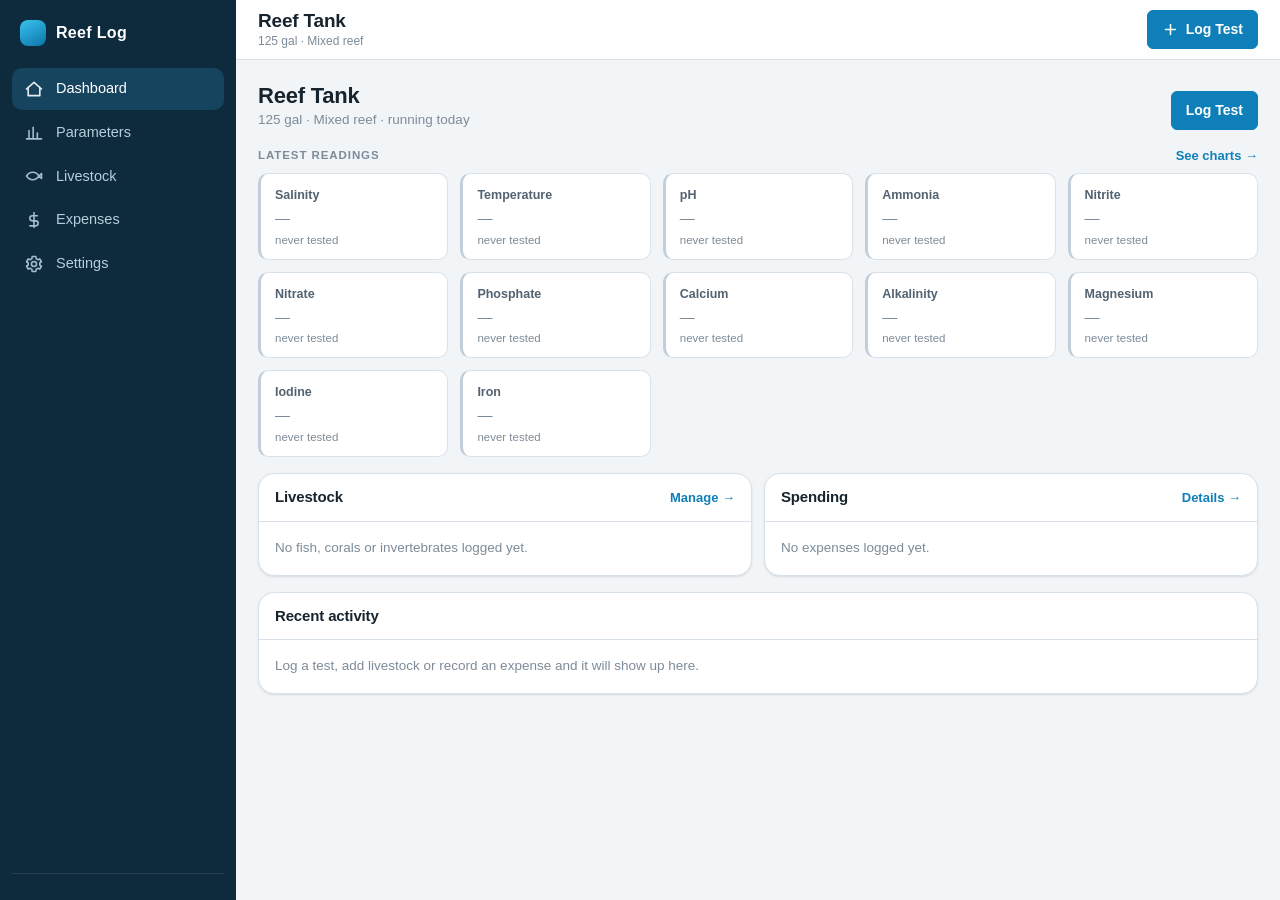
==== index.html @ 0bef6983 "Add Reef Log, a saltwater aquarium tracker A dependency-free PWA for logging a reef tank: water para" ====
<!doctype html>
<html lang="en">
<head>
<meta charset="utf-8">
<meta name="viewport" content="width=device-width, initial-scale=1, viewport-fit=cover">
<meta name="description" content="Log and chart water parameters, livestock and expenses for a saltwater aquarium.">
<meta name="theme-color" content="#0b2b3f">
<title>Reef Log</title>
<link rel="manifest" href="manifest.webmanifest">
<link rel="icon" href="icons/icon.svg" type="image/svg+xml">
<link rel="apple-touch-icon" href="icons/icon-192.png">
<meta name="apple-mobile-web-app-capable" content="yes">
<meta name="apple-mobile-web-app-title" content="Reef Log">
<link rel="stylesheet" href="css/app.css">
</head>
<body>

<div id="boot" class="boot">
  <div class="boot__logo" aria-hidden="true"></div>
  <p class="boot__msg">Loading Reef Log&hellip;</p>
  <noscript><p class="boot__err">Reef Log needs JavaScript enabled.</p></noscript>
</div>

<div id="app" class="app" hidden>

  <header class="topbar">
    <button class="topbar__menu" id="navToggle" aria-label="Menu" aria-expanded="false">
      <svg viewBox="0 0 24 24" aria-hidden="true"><path d="M3 6h18M3 12h18M3 18h18"/></svg>
    </button>
    <div class="topbar__title">
      <h1 id="tankName">Reef Log</h1>
      <p id="tankMeta" class="topbar__sub"></p>
    </div>
    <button class="btn btn--primary topbar__action" data-action="log-test">
      <svg viewBox="0 0 24 24" aria-hidden="true"><path d="M12 5v14M5 12h14"/></svg>
      <span>Log Test</span>
    </button>
  </header>

  <nav class="sidenav" id="sidenav" aria-label="Sections">
    <div class="sidenav__brand">
      <span class="sidenav__mark" aria-hidden="true"></span>
      <span>Reef&nbsp;Log</span>
    </div>
    <ul class="sidenav__list">
      <li><a href="#/dashboard" data-route="dashboard"><svg viewBox="0 0 24 24" aria-hidden="true"><path d="M3 12l9-8 9 8M5 10v10h14V10"/></svg><span>Dashboard</span></a></li>
      <li><a href="#/parameters" data-route="parameters"><svg viewBox="0 0 24 24" aria-hidden="true"><path d="M3 19h18M6 19V9M11 19V5M16 19v-7"/></svg><span>Parameters</span></a></li>
      <li><a href="#/livestock" data-route="livestock"><svg viewBox="0 0 24 24" aria-hidden="true"><path d="M3 12c4-6 11-6 15 0-4 6-11 6-15 0zM18 12l3-3v6l-3-3z"/></svg><span>Livestock</span></a></li>
      <li><a href="#/expenses" data-route="expenses"><svg viewBox="0 0 24 24" aria-hidden="true"><path d="M12 3v18M16 7H10a3 3 0 000 6h4a3 3 0 010 6H7"/></svg><span>Expenses</span></a></li>
      <li><a href="#/settings" data-route="settings"><svg viewBox="0 0 24 24" aria-hidden="true"><path d="M12 15a3 3 0 100-6 3 3 0 000 6z"/><path d="M19 12a7 7 0 00-.1-1.2l2-1.5-2-3.4-2.3 1a7 7 0 00-2-1.2L14.2 3H9.8l-.4 2.7a7 7 0 00-2 1.2l-2.3-1-2 3.4 2 1.5a7 7 0 000 2.4l-2 1.5 2 3.4 2.3-1a7 7 0 002 1.2l.4 2.7h4.4l.4-2.7a7 7 0 002-1.2l2.3 1 2-3.4-2-1.5c.06-.4.1-.8.1-1.2z"/></svg><span>Settings</span></a></li>
    </ul>
    <div class="sidenav__foot">
      <label class="tankpick">
        <span>Tank</span>
        <select id="tankSelect"></select>
      </label>
    </div>
  </nav>

  <div class="scrim" id="scrim" hidden></div>

  <main class="main" id="view" tabindex="-1"></main>

  <nav class="tabbar" aria-label="Sections">
    <a href="#/dashboard" data-route="dashboard"><svg viewBox="0 0 24 24" aria-hidden="true"><path d="M3 12l9-8 9 8M5 10v10h14V10"/></svg><span>Home</span></a>
    <a href="#/parameters" data-route="parameters"><svg viewBox="0 0 24 24" aria-hidden="true"><path d="M3 19h18M6 19V9M11 19V5M16 19v-7"/></svg><span>Params</span></a>
    <button class="tabbar__fab" data-action="log-test" aria-label="Log a test">
      <svg viewBox="0 0 24 24" aria-hidden="true"><path d="M12 5v14M5 12h14"/></svg>
    </button>
    <a href="#/livestock" data-route="livestock"><svg viewBox="0 0 24 24" aria-hidden="true"><path d="M3 12c4-6 11-6 15 0-4 6-11 6-15 0zM18 12l3-3v6l-3-3z"/></svg><span>Stock</span></a>
    <a href="#/expenses" data-route="expenses"><svg viewBox="0 0 24 24" aria-hidden="true"><path d="M12 3v18M16 7H10a3 3 0 000 6h4a3 3 0 010 6H7"/></svg><span>Spend</span></a>
  </nav>

</div>

<div id="modalHost" class="modal" hidden>
  <div class="modal__scrim" data-close></div>
  <div class="modal__panel" role="dialog" aria-modal="true" aria-labelledby="modalTitle">
    <header class="modal__head">
      <h2 id="modalTitle"></h2>
      <button class="iconbtn" data-close aria-label="Close">
        <svg viewBox="0 0 24 24" aria-hidden="true"><path d="M6 6l12 12M18 6L6 18"/></svg>
      </button>
    </header>
    <div class="modal__body" id="modalBody"></div>
    <footer class="modal__foot" id="modalFoot"></footer>
  </div>
</div>

<div id="toast" class="toast" role="status" aria-live="polite"></div>

<script type="module" src="js/app.js"></script>
<script>
  // If ES modules fail to load (e.g. opened via file:// where module CORS is blocked),
  // replace the loading screen with an actionable message instead of a blank page.
  window.setTimeout(function () {
    var app = document.getElementById('app');
    if (app && app.hasAttribute('hidden')) {
      var boot = document.getElementById('boot');
      if (!boot || boot.dataset.failed) return;
      boot.dataset.failed = '1';
      boot.innerHTML =
        '<div class="boot__logo"></div>' +
        '<p class="boot__err"><strong>Reef Log could not start.</strong></p>' +
        '<p class="boot__msg">If you opened this file directly from disk, browsers block it. ' +
        'Run <code>serve.ps1</code> and open <code>http://localhost:8080</code> instead, ' +
        'or use the published GitHub Pages URL.</p>';
    }
  }, 4000);
</script>
</body>
</html>
---- css/app.css ----
/* ==========================================================================
   Reef Log — application styles
   Single stylesheet, no build step. Light + dark, phone + desktop.
   ========================================================================== */

/* --- Design tokens ------------------------------------------------------- */

:root {
  color-scheme: light;

  --bg:            #f2f5f8;
  --bg-elev:       #ffffff;
  --bg-sunk:       #e7edf2;
  --bg-nav:        #0e2a3d;
  --line:          #d9e2ea;
  --line-strong:   #c2cfda;

  --text:          #17242e;
  --text-soft:     #526271;
  --text-faint:    #7d8b98;

  --accent:        #0e7fb8;
  --accent-strong: #0a628f;
  --accent-soft:   #e2f1fa;
  --on-accent:     #ffffff;

  --ok:            #1c8a5a;
  --ok-soft:       #dff3e8;
  --warn:          #b7791f;
  --warn-soft:     #fbf0da;
  --bad:           #c33c3c;
  --bad-soft:      #fbe4e4;

  --shadow-sm: 0 1px 2px rgba(16, 34, 48, .07), 0 1px 3px rgba(16, 34, 48, .05);
  --shadow-md: 0 2px 6px rgba(16, 34, 48, .08), 0 8px 24px rgba(16, 34, 48, .08);
  --shadow-lg: 0 10px 40px rgba(16, 34, 48, .22);

  --r-sm: 6px;
  --r-md: 10px;
  --r-lg: 16px;

  --nav-w: 236px;
  --topbar-h: 60px;
  --tabbar-h: 60px;

  --font: -apple-system, BlinkMacSystemFont, "Segoe UI", Roboto, "Helvetica Neue", Arial, sans-serif;
  --mono: ui-monospace, SFMono-Regular, "SF Mono", Menlo, Consolas, monospace;
}

@media (prefers-color-scheme: dark) {
  :root:not([data-theme="light"]) {
    color-scheme: dark;

    --bg:          #10171d;
    --bg-elev:     #18222b;
    --bg-sunk:     #0c1318;
    --bg-nav:      #0b141b;
    --line:        #26333e;
    --line-strong: #3b4b58;

    --text:        #e6edf3;
    --text-soft:   #9fb0be;
    --text-faint:  #74879a;

    --accent:        #38a9df;
    --accent-strong: #6cc4ef;
    --accent-soft:   #123243;
    --on-accent:     #06212f;

    --ok:      #45c88b;
    --ok-soft: #102d20;
    --warn:    #e0a94a;
    --warn-soft: #322611;
    --bad:     #f0736f;
    --bad-soft: #34191a;

    --shadow-sm: 0 1px 2px rgba(0, 0, 0, .4);
    --shadow-md: 0 2px 6px rgba(0, 0, 0, .4), 0 10px 28px rgba(0, 0, 0, .34);
    --shadow-lg: 0 12px 44px rgba(0, 0, 0, .6);
  }
}

:root[data-theme="dark"] {
  color-scheme: dark;

  --bg:          #10171d;
  --bg-elev:     #18222b;
  --bg-sunk:     #0c1318;
  --bg-nav:      #0b141b;
  --line:        #26333e;
  --line-strong: #3b4b58;

  --text:        #e6edf3;
  --text-soft:   #9fb0be;
  --text-faint:  #74879a;

  --accent:        #38a9df;
  --accent-strong: #6cc4ef;
  --accent-soft:   #123243;
  --on-accent:     #06212f;

  --ok:        #45c88b;
  --ok-soft:   #102d20;
  --warn:      #e0a94a;
  --warn-soft: #322611;
  --bad:       #f0736f;
  --bad-soft:  #34191a;

  --shadow-sm: 0 1px 2px rgba(0, 0, 0, .4);
  --shadow-md: 0 2px 6px rgba(0, 0, 0, .4), 0 10px 28px rgba(0, 0, 0, .34);
  --shadow-lg: 0 12px 44px rgba(0, 0, 0, .6);
}

/* --- Reset --------------------------------------------------------------- */

*, *::before, *::after { box-sizing: border-box; }

html, body { height: 100%; }

body {
  margin: 0;
  font-family: var(--font);
  font-size: 15px;
  line-height: 1.5;
  color: var(--text);
  background: var(--bg);
  -webkit-text-size-adjust: 100%;
  -webkit-font-smoothing: antialiased;
}

h1, h2, h3, h4 { margin: 0; font-weight: 650; line-height: 1.25; letter-spacing: -.01em; }
p { margin: 0; }
ul { margin: 0; padding: 0; list-style: none; }
a { color: inherit; text-decoration: none; }
code { font-family: var(--mono); font-size: .9em; background: var(--bg-sunk); padding: .1em .35em; border-radius: 4px; }

button { font: inherit; color: inherit; }

svg { width: 20px; height: 20px; fill: none; stroke: currentColor; stroke-width: 1.9; stroke-linecap: round; stroke-linejoin: round; }

:focus-visible { outline: 2px solid var(--accent); outline-offset: 2px; border-radius: 4px; }

/* --- Boot screen --------------------------------------------------------- */

.boot {
  min-height: 100dvh;
  display: grid;
  place-content: center;
  justify-items: center;
  gap: 14px;
  padding: 32px;
  text-align: center;
  color: var(--text-soft);
}
.boot__logo {
  width: 56px; height: 56px; border-radius: 16px;
  background: linear-gradient(150deg, #2bb0e6, #0a628f);
  box-shadow: var(--shadow-md);
  animation: pulse 1.6s ease-in-out infinite;
}
@keyframes pulse { 0%, 100% { transform: scale(1); opacity: 1; } 50% { transform: scale(.9); opacity: .65; } }
@media (prefers-reduced-motion: reduce) { .boot__logo { animation: none; } }
.boot__msg { max-width: 44ch; font-size: 14px; }
.boot__err { color: var(--bad); }

/* --- App frame ----------------------------------------------------------- */

.app {
  min-height: 100dvh;
  display: grid;
  /* minmax(0, …) rather than 1fr: a grid track's automatic minimum is min-content,
     which would let a wide table stretch the whole page instead of scrolling
     inside its own container. */
  grid-template-columns: minmax(0, 1fr);
  grid-template-rows: auto 1fr auto;
  grid-template-areas: "topbar" "main" "tabbar";
}

/* --- Top bar ------------------------------------------------------------- */

.topbar {
  grid-area: topbar;
  position: sticky;
  top: 0;
  z-index: 30;
  display: flex;
  align-items: center;
  gap: 10px;
  min-height: var(--topbar-h);
  padding: 8px 14px;
  padding-top: max(8px, env(safe-area-inset-top));
  background: color-mix(in srgb, var(--bg-elev) 88%, transparent);
  backdrop-filter: saturate(160%) blur(10px);
  border-bottom: 1px solid var(--line);
}
.topbar__menu {
  display: grid; place-items: center;
  width: 38px; height: 38px;
  background: none; border: 0; border-radius: var(--r-sm);
  cursor: pointer; color: var(--text-soft);
}
.topbar__menu:hover { background: var(--bg-sunk); }
.topbar__title { min-width: 0; flex: 1; }
.topbar__title h1 { font-size: 17px; white-space: nowrap; overflow: hidden; text-overflow: ellipsis; }
.topbar__sub { font-size: 12px; color: var(--text-faint); white-space: nowrap; overflow: hidden; text-overflow: ellipsis; }
.topbar__action { flex: none; }
.topbar__action span { display: none; }

/* --- Side nav (desktop) / drawer (mobile) -------------------------------- */

.sidenav {
  position: fixed;
  z-index: 50;
  inset: 0 auto 0 0;
  width: var(--nav-w);
  display: flex;
  flex-direction: column;
  gap: 8px;
  padding: 14px 12px;
  padding-top: max(14px, env(safe-area-inset-top));
  background: var(--bg-nav);
  color: #cfe2ee;
  transform: translateX(-100%);
  transition: transform .22s ease;
}
.sidenav.is-open { transform: none; }
@media (prefers-reduced-motion: reduce) { .sidenav { transition: none; } }

.sidenav__brand {
  display: flex; align-items: center; gap: 10px;
  padding: 6px 8px 14px;
  font-size: 16px; font-weight: 700; letter-spacing: .02em; color: #fff;
}
.sidenav__mark {
  width: 26px; height: 26px; border-radius: 8px; flex: none;
  background: linear-gradient(150deg, #38c3f0, #0d74a8);
}
.sidenav__list { display: flex; flex-direction: column; gap: 2px; flex: 1; }
.sidenav__list a {
  display: flex; align-items: center; gap: 12px;
  padding: 10px 12px;
  border-radius: var(--r-md);
  font-size: 14.5px; font-weight: 500;
  color: #b6cddc;
}
.sidenav__list a:hover { background: rgba(255, 255, 255, .07); color: #fff; }
.sidenav__list a.is-active { background: rgba(56, 169, 223, .2); color: #fff; }
.sidenav__list svg { flex: none; opacity: .9; }

.sidenav__foot { border-top: 1px solid rgba(255, 255, 255, .1); padding-top: 12px; }
.tankpick { display: block; font-size: 11px; text-transform: uppercase; letter-spacing: .07em; color: #86a3b7; }
.tankpick select {
  width: 100%; margin-top: 6px; padding: 8px 10px;
  font: inherit; font-size: 14px; text-transform: none; letter-spacing: 0;
  color: #fff; background: rgba(255, 255, 255, .08);
  border: 1px solid rgba(255, 255, 255, .14); border-radius: var(--r-sm);
}
.tankpick select option { color: #17242e; background: #fff; }

.scrim { position: fixed; inset: 0; z-index: 40; background: rgba(6, 18, 26, .5); }

/* --- Main ---------------------------------------------------------------- */

.main {
  grid-area: main;
  width: 100%;
  min-width: 0;
  max-width: 1120px;
  margin: 0 auto;
  padding: 16px 14px calc(var(--tabbar-h) + 26px);
  padding-left: max(14px, env(safe-area-inset-left));
  padding-right: max(14px, env(safe-area-inset-right));
}
.main:focus { outline: none; }

/* --- Bottom tab bar (mobile) --------------------------------------------- */

.tabbar {
  grid-area: tabbar;
  position: fixed;
  z-index: 30;
  inset: auto 0 0 0;
  display: grid;
  grid-template-columns: repeat(5, 1fr);
  align-items: center;
  height: calc(var(--tabbar-h) + env(safe-area-inset-bottom));
  padding-bottom: env(safe-area-inset-bottom);
  background: color-mix(in srgb, var(--bg-elev) 92%, transparent);
  backdrop-filter: saturate(160%) blur(10px);
  border-top: 1px solid var(--line);
}
.tabbar a {
  display: grid; justify-items: center; gap: 3px;
  padding: 6px 2px;
  font-size: 10.5px; font-weight: 500; color: var(--text-faint);
}
.tabbar a.is-active { color: var(--accent); }
.tabbar svg { width: 21px; height: 21px; }
.tabbar__fab {
  justify-self: center;
  display: grid; place-items: center;
  width: 46px; height: 46px;
  margin-top: -18px;
  border: 3px solid var(--bg);
  border-radius: 50%;
  background: var(--accent); color: var(--on-accent);
  box-shadow: var(--shadow-md);
  cursor: pointer;
}
.tabbar__fab svg { width: 22px; height: 22px; stroke-width: 2.4; }

/* --- Desktop layout ------------------------------------------------------ */

@media (min-width: 900px) {
  .app {
    grid-template-columns: var(--nav-w) minmax(0, 1fr);
    grid-template-rows: auto 1fr;
    grid-template-areas: "nav topbar" "nav main";
  }
  .sidenav { position: sticky; grid-area: nav; height: 100dvh; top: 0; transform: none; }
  .topbar { padding-inline: 22px; }
  .topbar__menu { display: none; }
  .topbar__title h1 { font-size: 19px; }
  .topbar__action span { display: inline; }
  .main { padding: 22px 22px 48px; }
  .tabbar, .scrim { display: none !important; }
}

/* --- Buttons ------------------------------------------------------------- */

.btn {
  display: inline-flex; align-items: center; justify-content: center; gap: 7px;
  padding: 8px 14px;
  font-size: 14px; font-weight: 600;
  border: 1px solid var(--line-strong);
  border-radius: var(--r-sm);
  background: var(--bg-elev); color: var(--text);
  cursor: pointer;
  white-space: nowrap;
}
.btn:hover { border-color: var(--accent); color: var(--accent); }
.btn svg { width: 17px; height: 17px; stroke-width: 2.2; }
.btn--primary { background: var(--accent); border-color: var(--accent); color: var(--on-accent); }
.btn--primary:hover { background: var(--accent-strong); border-color: var(--accent-strong); color: var(--on-accent); }
.btn--danger { color: var(--bad); border-color: color-mix(in srgb, var(--bad) 45%, var(--line)); }
.btn--danger:hover { background: var(--bad); border-color: var(--bad); color: #fff; }
.btn--sm { padding: 5px 10px; font-size: 13px; }
.btn--block { width: 100%; }
.btn[disabled] { opacity: .5; cursor: not-allowed; }

.iconbtn {
  display: grid; place-items: center;
  width: 32px; height: 32px;
  background: none; border: 0; border-radius: var(--r-sm);
  color: var(--text-faint); cursor: pointer;
}
.iconbtn:hover { background: var(--bg-sunk); color: var(--text); }
.iconbtn svg { width: 17px; height: 17px; }

/* --- Cards & layout helpers ---------------------------------------------- */

.card {
  background: var(--bg-elev);
  border: 1px solid var(--line);
  border-radius: var(--r-lg);
  box-shadow: var(--shadow-sm);
}
.card__head {
  display: flex; align-items: center; gap: 10px; flex-wrap: wrap;
  padding: 14px 16px;
  border-bottom: 1px solid var(--line);
}
.card__head h2 { font-size: 15px; }
.card__head .spacer { flex: 1; }
.card__body { padding: 16px; }
.card__body--flush { padding: 0; }

.stack { display: flex; flex-direction: column; gap: 16px; }
.row { display: flex; align-items: center; gap: 10px; flex-wrap: wrap; }
.spacer { flex: 1; }

.grid { display: grid; gap: 12px; }
.grid--stats { grid-template-columns: repeat(auto-fit, minmax(150px, 1fr)); }
.grid--params { grid-template-columns: repeat(auto-fill, minmax(168px, 1fr)); }
.grid--cards { grid-template-columns: repeat(auto-fill, minmax(260px, 1fr)); }

.page-head {
  display: flex; align-items: flex-end; gap: 12px; flex-wrap: wrap;
  margin-bottom: 16px;
}
.page-head h2 { font-size: 22px; }
.page-head p { font-size: 13.5px; color: var(--text-faint); }

.section-title {
  font-size: 11.5px; font-weight: 700; text-transform: uppercase; letter-spacing: .08em;
  color: var(--text-faint);
  margin-bottom: 8px;
}

/* --- Stat tiles ---------------------------------------------------------- */

.stat {
  padding: 14px 16px;
  background: var(--bg-elev);
  border: 1px solid var(--line);
  border-radius: var(--r-md);
}
.stat__label { font-size: 11.5px; font-weight: 600; text-transform: uppercase; letter-spacing: .06em; color: var(--text-faint); }
.stat__value { margin-top: 4px; font-size: 24px; font-weight: 680; letter-spacing: -.02em; font-variant-numeric: tabular-nums; }
.stat__sub { margin-top: 2px; font-size: 12.5px; color: var(--text-faint); }

/* --- Parameter tiles ----------------------------------------------------- */

.ptile {
  position: relative;
  display: block; width: 100%; text-align: left;
  padding: 12px 14px 10px;
  background: var(--bg-elev);
  border: 1px solid var(--line);
  border-left: 3px solid var(--line-strong);
  border-radius: var(--r-md);
  cursor: pointer;
}
.ptile:hover { border-color: var(--accent); box-shadow: var(--shadow-sm); }
.ptile.is-ok   { border-left-color: var(--ok); }
.ptile.is-warn { border-left-color: var(--warn); }
.ptile.is-bad  { border-left-color: var(--bad); }
.ptile.is-none { border-left-color: var(--line-strong); }
.ptile__name { font-size: 12.5px; font-weight: 600; color: var(--text-soft); }
.ptile__value { margin-top: 2px; font-size: 21px; font-weight: 680; letter-spacing: -.02em; font-variant-numeric: tabular-nums; }
.ptile__value small { font-size: 12px; font-weight: 600; color: var(--text-faint); margin-left: 3px; }
.ptile__meta { display: flex; align-items: center; justify-content: space-between; gap: 6px; margin-top: 2px; font-size: 11.5px; color: var(--text-faint); }
.ptile__spark { margin-top: 6px; height: 30px; }
.ptile__empty { margin-top: 2px; font-size: 15px; color: var(--text-faint); font-weight: 500; }

/* --- Badges & pills ------------------------------------------------------ */

.badge {
  display: inline-flex; align-items: center; gap: 5px;
  padding: 2px 8px;
  font-size: 11.5px; font-weight: 650;
  border-radius: 999px;
  background: var(--bg-sunk); color: var(--text-soft);
  white-space: nowrap;
}
.badge--ok   { background: var(--ok-soft);   color: var(--ok); }
.badge--warn { background: var(--warn-soft); color: var(--warn); }
.badge--bad  { background: var(--bad-soft);  color: var(--bad); }
.badge--accent { background: var(--accent-soft); color: var(--accent); }

.dot { width: 8px; height: 8px; border-radius: 50%; flex: none; background: var(--line-strong); display: inline-block; }
.dot--ok { background: var(--ok); } .dot--warn { background: var(--warn); } .dot--bad { background: var(--bad); }

.chips { display: flex; flex-wrap: wrap; gap: 6px; }
.chip {
  padding: 5px 11px;
  font-size: 13px; font-weight: 550;
  border: 1px solid var(--line-strong); border-radius: 999px;
  background: var(--bg-elev); color: var(--text-soft);
  cursor: pointer; white-space: nowrap;
}
.chip:hover { border-color: var(--accent); color: var(--accent); }
.chip.is-on { background: var(--accent); border-color: var(--accent); color: var(--on-accent); }
.chip__swatch { display: inline-block; width: 8px; height: 8px; border-radius: 50%; margin-right: 6px; vertical-align: 1px; }

/* --- Segmented control --------------------------------------------------- */

.seg {
  display: inline-flex;
  padding: 2px;
  background: var(--bg-sunk);
  border-radius: var(--r-sm);
}
.seg button {
  padding: 5px 12px;
  font-size: 13px; font-weight: 600;
  background: none; border: 0; border-radius: 5px;
  color: var(--text-soft); cursor: pointer;
}
.seg button.is-on { background: var(--bg-elev); color: var(--text); box-shadow: var(--shadow-sm); }

/* --- Forms --------------------------------------------------------------- */

.field { display: block; margin-bottom: 14px; }
.field > span, .field__label {
  display: block; margin-bottom: 5px;
  font-size: 12.5px; font-weight: 620; color: var(--text-soft);
}
.field__hint { margin-top: 4px; font-size: 12px; color: var(--text-faint); }

input[type="text"], input[type="number"], input[type="date"], input[type="datetime-local"],
input[type="search"], input[type="url"], select, textarea {
  width: 100%;
  padding: 9px 11px;
  font: inherit; font-size: 15px;   /* >=16px avoids iOS zoom; 15 + touch tweak below */
  color: var(--text);
  background: var(--bg-elev);
  border: 1px solid var(--line-strong);
  border-radius: var(--r-sm);
  appearance: none;
}
select {
  background-image: url("data:image/svg+xml,%3Csvg xmlns='http://www.w3.org/2000/svg' viewBox='0 0 12 12'%3E%3Cpath d='M2.5 4.5L6 8l3.5-3.5' fill='none' stroke='%237d8b98' stroke-width='1.6' stroke-linecap='round' stroke-linejoin='round'/%3E%3C/svg%3E");
  background-repeat: no-repeat;
  background-position: right 9px center;
  background-size: 12px;
  padding-right: 30px;
}
textarea { min-height: 76px; resize: vertical; }
input:focus, select:focus, textarea:focus { outline: none; border-color: var(--accent); box-shadow: 0 0 0 3px var(--accent-soft); }
input::placeholder, textarea::placeholder { color: var(--text-faint); }

@media (pointer: coarse) {
  input[type="text"], input[type="number"], input[type="date"], input[type="datetime-local"],
  input[type="search"], select, textarea { font-size: 16px; }
}

.field-row { display: grid; gap: 12px; grid-template-columns: 1fr 1fr; }
@media (max-width: 520px) { .field-row { grid-template-columns: 1fr; } }

.check { display: flex; align-items: flex-start; gap: 9px; font-size: 14px; cursor: pointer; }
.check input { width: 17px; height: 17px; margin: 2px 0 0; accent-color: var(--accent); flex: none; }

.inputgroup { display: flex; gap: 6px; }
.inputgroup input { flex: 1; min-width: 0; }
.inputgroup select { width: auto; flex: none; min-width: 72px; padding-right: 26px; }

/* --- Log-test form grid -------------------------------------------------- */

.logrow {
  display: grid;
  grid-template-columns: minmax(0, 1fr) 172px;
  align-items: center; gap: 12px;
  padding: 9px 0;
  border-bottom: 1px solid var(--line);
}
.logrow:last-child { border-bottom: 0; }
.logrow__name { font-size: 14px; font-weight: 600; }
.logrow__target { font-size: 11.5px; color: var(--text-faint); font-weight: 500; }
@media (max-width: 480px) { .logrow { grid-template-columns: minmax(0, 1fr) 152px; gap: 8px; } }

/* --- Tables -------------------------------------------------------------- */

.tablewrap { max-width: 100%; overflow-x: auto; -webkit-overflow-scrolling: touch; }
table { width: 100%; border-collapse: collapse; font-size: 13.5px; }
thead th {
  position: sticky; top: 0;
  padding: 9px 12px;
  text-align: left; font-size: 11.5px; font-weight: 700;
  text-transform: uppercase; letter-spacing: .05em; color: var(--text-faint);
  background: var(--bg-elev);
  border-bottom: 1px solid var(--line);
  white-space: nowrap;
}
tbody td {
  padding: 9px 12px;
  border-bottom: 1px solid var(--line);
  white-space: nowrap;
  font-variant-numeric: tabular-nums;
}
tbody tr:last-child td { border-bottom: 0; }
tbody tr:hover td { background: var(--bg-sunk); }
td.num, th.num { text-align: right; }
td.wrap { white-space: normal; min-width: 160px; }
td.muted { color: var(--text-faint); }
td .cellstate { display: inline-flex; align-items: center; gap: 6px; }

/* --- Charts -------------------------------------------------------------- */

.chartcard { position: relative; }
.chartcard__head {
  display: flex; align-items: baseline; gap: 8px; flex-wrap: wrap;
  padding: 12px 16px 0;
}
.chartcard__title { font-size: 14.5px; font-weight: 650; }
.chartcard__latest { font-size: 13px; color: var(--text-faint); font-variant-numeric: tabular-nums; }
.chart { position: relative; padding: 4px 8px 8px; }
.chart svg { display: block; width: 100%; height: auto; stroke: none; }
.chart__tip {
  position: absolute; z-index: 5;
  padding: 6px 9px;
  font-size: 12px; line-height: 1.35;
  background: var(--text); color: var(--bg-elev);
  border-radius: var(--r-sm);
  pointer-events: none;
  white-space: nowrap;
  box-shadow: var(--shadow-md);
  transform: translate(-50%, -100%);
  opacity: 0; transition: opacity .1s;
}
.chart__tip.is-on { opacity: 1; }
.chart__tip b { font-variant-numeric: tabular-nums; }

.sparkline { display: block; width: 100%; height: 100%; stroke: none; }

/* --- Empty states -------------------------------------------------------- */

.empty {
  display: grid; justify-items: center; gap: 10px;
  padding: 36px 20px;
  text-align: center;
  color: var(--text-faint);
}
.empty svg { width: 34px; height: 34px; opacity: .5; }
.empty h3 { font-size: 15px; color: var(--text-soft); }
.empty p { font-size: 13.5px; max-width: 40ch; }

/* --- Livestock cards ----------------------------------------------------- */

.lscard {
  display: flex; flex-direction: column;
  padding: 14px;
  background: var(--bg-elev);
  border: 1px solid var(--line);
  border-radius: var(--r-md);
}
.lscard.is-gone { opacity: .62; }
.lscard__top { display: flex; align-items: flex-start; gap: 8px; }
.lscard__name { font-size: 15px; font-weight: 650; }
.lscard__sci { font-size: 12.5px; font-style: italic; color: var(--text-faint); }
.lscard__age { margin-top: 9px; font-size: 13px; font-weight: 600; color: var(--accent); }
.lscard__facts { margin-top: 8px; display: grid; gap: 3px; font-size: 12.5px; color: var(--text-soft); }
.lscard__facts b { font-weight: 600; color: var(--text); font-variant-numeric: tabular-nums; }
.lscard__note { margin-top: 8px; font-size: 12.5px; color: var(--text-faint); }
.lscard__acts { display: flex; gap: 6px; margin-top: 12px; padding-top: 10px; border-top: 1px solid var(--line); }

.avatar {
  display: grid; place-items: center; flex: none;
  width: 34px; height: 34px; border-radius: 9px;
  font-size: 17px;
  background: var(--bg-sunk);
}

/* --- Bars (expense breakdown) -------------------------------------------- */

.barlist { display: grid; gap: 10px; }
.barlist__row { display: grid; gap: 4px; }
.barlist__top { display: flex; justify-content: space-between; gap: 10px; font-size: 13px; }
.barlist__top b { font-variant-numeric: tabular-nums; font-weight: 650; }
.barlist__track { height: 7px; border-radius: 999px; background: var(--bg-sunk); overflow: hidden; }
.barlist__fill { height: 100%; border-radius: 999px; background: var(--accent); }

/* --- Modal --------------------------------------------------------------- */

.modal { position: fixed; inset: 0; z-index: 100; display: grid; }
.modal__scrim { position: absolute; inset: 0; background: rgba(6, 18, 26, .55); }
.modal__panel {
  position: relative;
  z-index: 1;
  display: flex; flex-direction: column;
  width: min(560px, 100%);
  max-height: 100dvh;
  margin: auto;
  background: var(--bg-elev);
  border-radius: var(--r-lg);
  box-shadow: var(--shadow-lg);
  overflow: hidden;
}
@media (max-width: 640px) {
  .modal { align-items: flex-end; }
  .modal__panel {
    margin: 0; width: 100%;
    max-height: 92dvh;
    border-radius: var(--r-lg) var(--r-lg) 0 0;
    padding-bottom: env(safe-area-inset-bottom);
  }
}
.modal__head {
  display: flex; align-items: center; gap: 10px;
  padding: 14px 16px;
  border-bottom: 1px solid var(--line);
}
.modal__head h2 { flex: 1; font-size: 16px; }
.modal__body { padding: 16px; overflow-y: auto; -webkit-overflow-scrolling: touch; }
.modal__foot {
  display: flex; gap: 8px; justify-content: flex-end;
  padding: 12px 16px;
  border-top: 1px solid var(--line);
  background: var(--bg-elev);
}
.modal__foot .spacer { flex: 1; }
@media (max-width: 420px) { .modal__foot .btn { flex: 1; } .modal__foot .spacer { display: none; } }

/* --- Toast --------------------------------------------------------------- */

.toast {
  position: fixed;
  z-index: 200;
  left: 50%;
  bottom: calc(var(--tabbar-h) + 20px + env(safe-area-inset-bottom));
  transform: translate(-50%, 12px);
  max-width: min(420px, calc(100vw - 28px));
  padding: 10px 16px;
  font-size: 14px; font-weight: 550;
  color: var(--bg-elev); background: var(--text);
  border-radius: 999px;
  box-shadow: var(--shadow-md);
  opacity: 0; pointer-events: none;
  transition: opacity .18s, transform .18s;
}
.toast.is-on { opacity: 1; transform: translate(-50%, 0); }
@media (min-width: 900px) { .toast { bottom: 24px; } }

/* --- Utility ------------------------------------------------------------- */

.muted { color: var(--text-faint); }
.nowrap { white-space: nowrap; }
.num { font-variant-numeric: tabular-nums; }
.tar { text-align: right; }
[hidden] { display: none !important; }
.visually-hidden {
  position: absolute; width: 1px; height: 1px; margin: -1px;
  padding: 0; overflow: hidden; clip: rect(0 0 0 0); white-space: nowrap; border: 0;
}
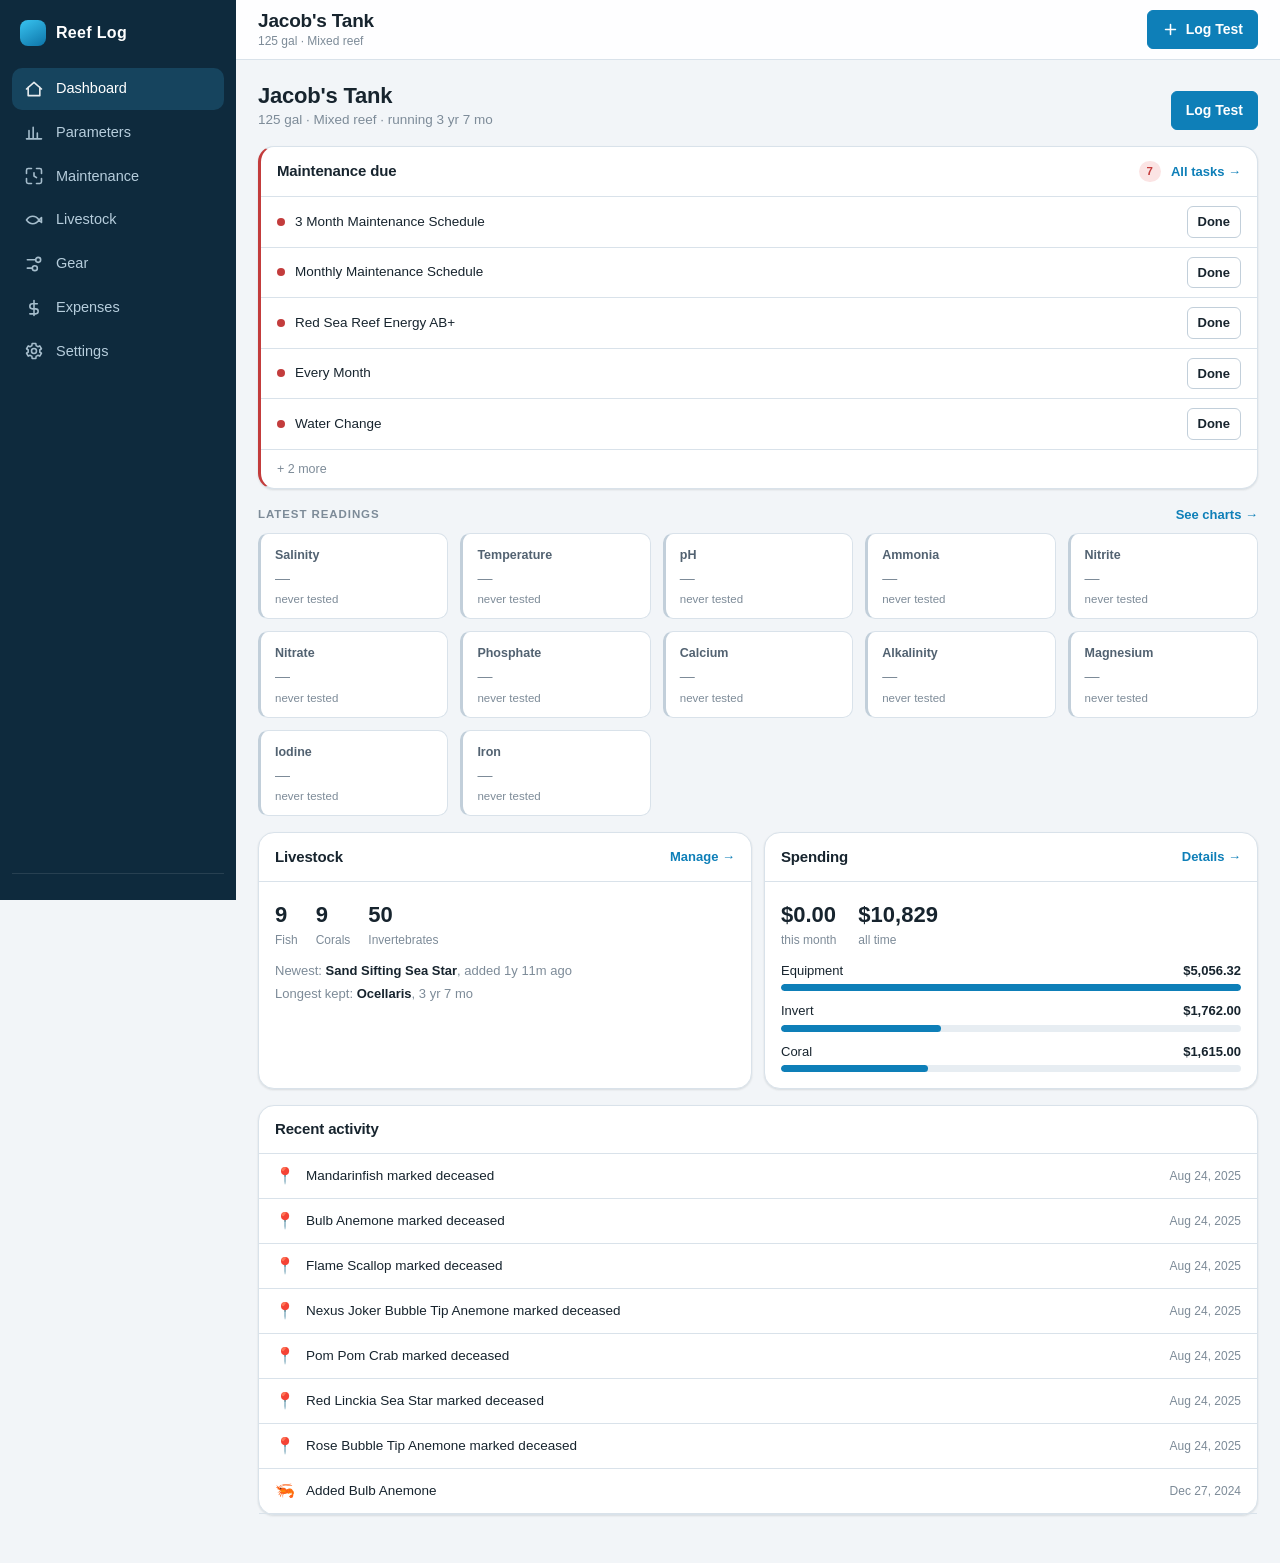
==== commit 228d8da6: "Add Maintenance and Gear sections Covers the last three sheets of the Aquarium workbook that had now" ====
--- a/index.html
+++ b/index.html
@@ -45,7 +45,9 @@
     <ul class="sidenav__list">
       <li><a href="#/dashboard" data-route="dashboard"><svg viewBox="0 0 24 24" aria-hidden="true"><path d="M3 12l9-8 9 8M5 10v10h14V10"/></svg><span>Dashboard</span></a></li>
       <li><a href="#/parameters" data-route="parameters"><svg viewBox="0 0 24 24" aria-hidden="true"><path d="M3 19h18M6 19V9M11 19V5M16 19v-7"/></svg><span>Parameters</span></a></li>
+      <li><a href="#/maintenance" data-route="maintenance"><svg viewBox="0 0 24 24" aria-hidden="true"><path d="M9 3H5a2 2 0 00-2 2v4M15 3h4a2 2 0 012 2v4M9 21H5a2 2 0 01-2-2v-4M15 21h4a2 2 0 002-2v-4"/><path d="M12 8v4l3 2"/></svg><span>Maintenance</span></a></li>
       <li><a href="#/livestock" data-route="livestock"><svg viewBox="0 0 24 24" aria-hidden="true"><path d="M3 12c4-6 11-6 15 0-4 6-11 6-15 0zM18 12l3-3v6l-3-3z"/></svg><span>Livestock</span></a></li>
+      <li><a href="#/gear" data-route="gear"><svg viewBox="0 0 24 24" aria-hidden="true"><path d="M4 7h10M4 17h6"/><circle cx="17" cy="7" r="3"/><circle cx="13" cy="17" r="3"/></svg><span>Gear</span></a></li>
       <li><a href="#/expenses" data-route="expenses"><svg viewBox="0 0 24 24" aria-hidden="true"><path d="M12 3v18M16 7H10a3 3 0 000 6h4a3 3 0 010 6H7"/></svg><span>Expenses</span></a></li>
       <li><a href="#/settings" data-route="settings"><svg viewBox="0 0 24 24" aria-hidden="true"><path d="M12 15a3 3 0 100-6 3 3 0 000 6z"/><path d="M19 12a7 7 0 00-.1-1.2l2-1.5-2-3.4-2.3 1a7 7 0 00-2-1.2L14.2 3H9.8l-.4 2.7a7 7 0 00-2 1.2l-2.3-1-2 3.4 2 1.5a7 7 0 000 2.4l-2 1.5 2 3.4 2.3-1a7 7 0 002 1.2l.4 2.7h4.4l.4-2.7a7 7 0 002-1.2l2.3 1 2-3.4-2-1.5c.06-.4.1-.8.1-1.2z"/></svg><span>Settings</span></a></li>
     </ul>
@@ -61,14 +63,24 @@
 
   <main class="main" id="view" tabindex="-1"></main>
 
+  <!-- Five slots for seven sections: the two most-used plus a drawer opener. -->
   <nav class="tabbar" aria-label="Sections">
     <a href="#/dashboard" data-route="dashboard"><svg viewBox="0 0 24 24" aria-hidden="true"><path d="M3 12l9-8 9 8M5 10v10h14V10"/></svg><span>Home</span></a>
     <a href="#/parameters" data-route="parameters"><svg viewBox="0 0 24 24" aria-hidden="true"><path d="M3 19h18M6 19V9M11 19V5M16 19v-7"/></svg><span>Params</span></a>
     <button class="tabbar__fab" data-action="log-test" aria-label="Log a test">
       <svg viewBox="0 0 24 24" aria-hidden="true"><path d="M12 5v14M5 12h14"/></svg>
     </button>
-    <a href="#/livestock" data-route="livestock"><svg viewBox="0 0 24 24" aria-hidden="true"><path d="M3 12c4-6 11-6 15 0-4 6-11 6-15 0zM18 12l3-3v6l-3-3z"/></svg><span>Stock</span></a>
-    <a href="#/expenses" data-route="expenses"><svg viewBox="0 0 24 24" aria-hidden="true"><path d="M12 3v18M16 7H10a3 3 0 000 6h4a3 3 0 010 6H7"/></svg><span>Spend</span></a>
+    <a href="#/maintenance" data-route="maintenance">
+      <span class="tabbar__slot">
+        <svg viewBox="0 0 24 24" aria-hidden="true"><path d="M9 3H5a2 2 0 00-2 2v4M15 3h4a2 2 0 012 2v4M9 21H5a2 2 0 01-2-2v-4M15 21h4a2 2 0 002-2v-4"/><path d="M12 8v4l3 2"/></svg>
+        <span class="tabbar__dot" id="dueDot" hidden></span>
+      </span>
+      <span>Care</span>
+    </a>
+    <button type="button" data-action="open-nav" aria-label="More sections">
+      <svg viewBox="0 0 24 24" aria-hidden="true"><path d="M4 6h16M4 12h16M4 18h16"/></svg>
+      <span>More</span>
+    </button>
   </nav>
 
 </div>
--- a/css/app.css
+++ b/css/app.css
@@ -289,13 +289,26 @@
   backdrop-filter: saturate(160%) blur(10px);
   border-top: 1px solid var(--line);
 }
-.tabbar a {
+.tabbar a,
+.tabbar > button:not(.tabbar__fab) {
   display: grid; justify-items: center; gap: 3px;
   padding: 6px 2px;
   font-size: 10.5px; font-weight: 500; color: var(--text-faint);
+  background: none; border: 0; cursor: pointer;
+  font-family: inherit;
 }
 .tabbar a.is-active { color: var(--accent); }
 .tabbar svg { width: 21px; height: 21px; }
+
+/* Overdue indicator riding on the Care tab icon. */
+.tabbar__slot { position: relative; display: block; line-height: 0; }
+.tabbar__dot {
+  position: absolute; top: -1px; right: -3px;
+  width: 8px; height: 8px;
+  border-radius: 50%;
+  background: var(--bad);
+  border: 2px solid var(--bg-elev);
+}
 .tabbar__fab {
   justify-self: center;
   display: grid; place-items: center;
@@ -631,6 +644,21 @@
   background: var(--bg-sunk);
 }
 
+/* --- Maintenance tasks ---------------------------------------------------- */
+
+.taskcard { border-left: 3px solid var(--line-strong); }
+.taskcard.is-overdue { border-left-color: var(--bad); }
+.taskcard.is-today   { border-left-color: var(--warn); }
+.taskcard.is-never   { border-left-color: var(--warn); }
+.taskcard.is-upcoming { border-left-color: var(--ok); }
+.taskcard.is-inactive { opacity: .62; }
+.taskcard h3 { line-height: 1.3; }
+
+details > summary { list-style: none; }
+details > summary::-webkit-details-marker { display: none; }
+details > summary::before { content: '▸ '; display: inline-block; transition: transform .15s; }
+details[open] > summary::before { content: '▾ '; }
+
 /* --- Bars (expense breakdown) -------------------------------------------- */
 
 .barlist { display: grid; gap: 10px; }
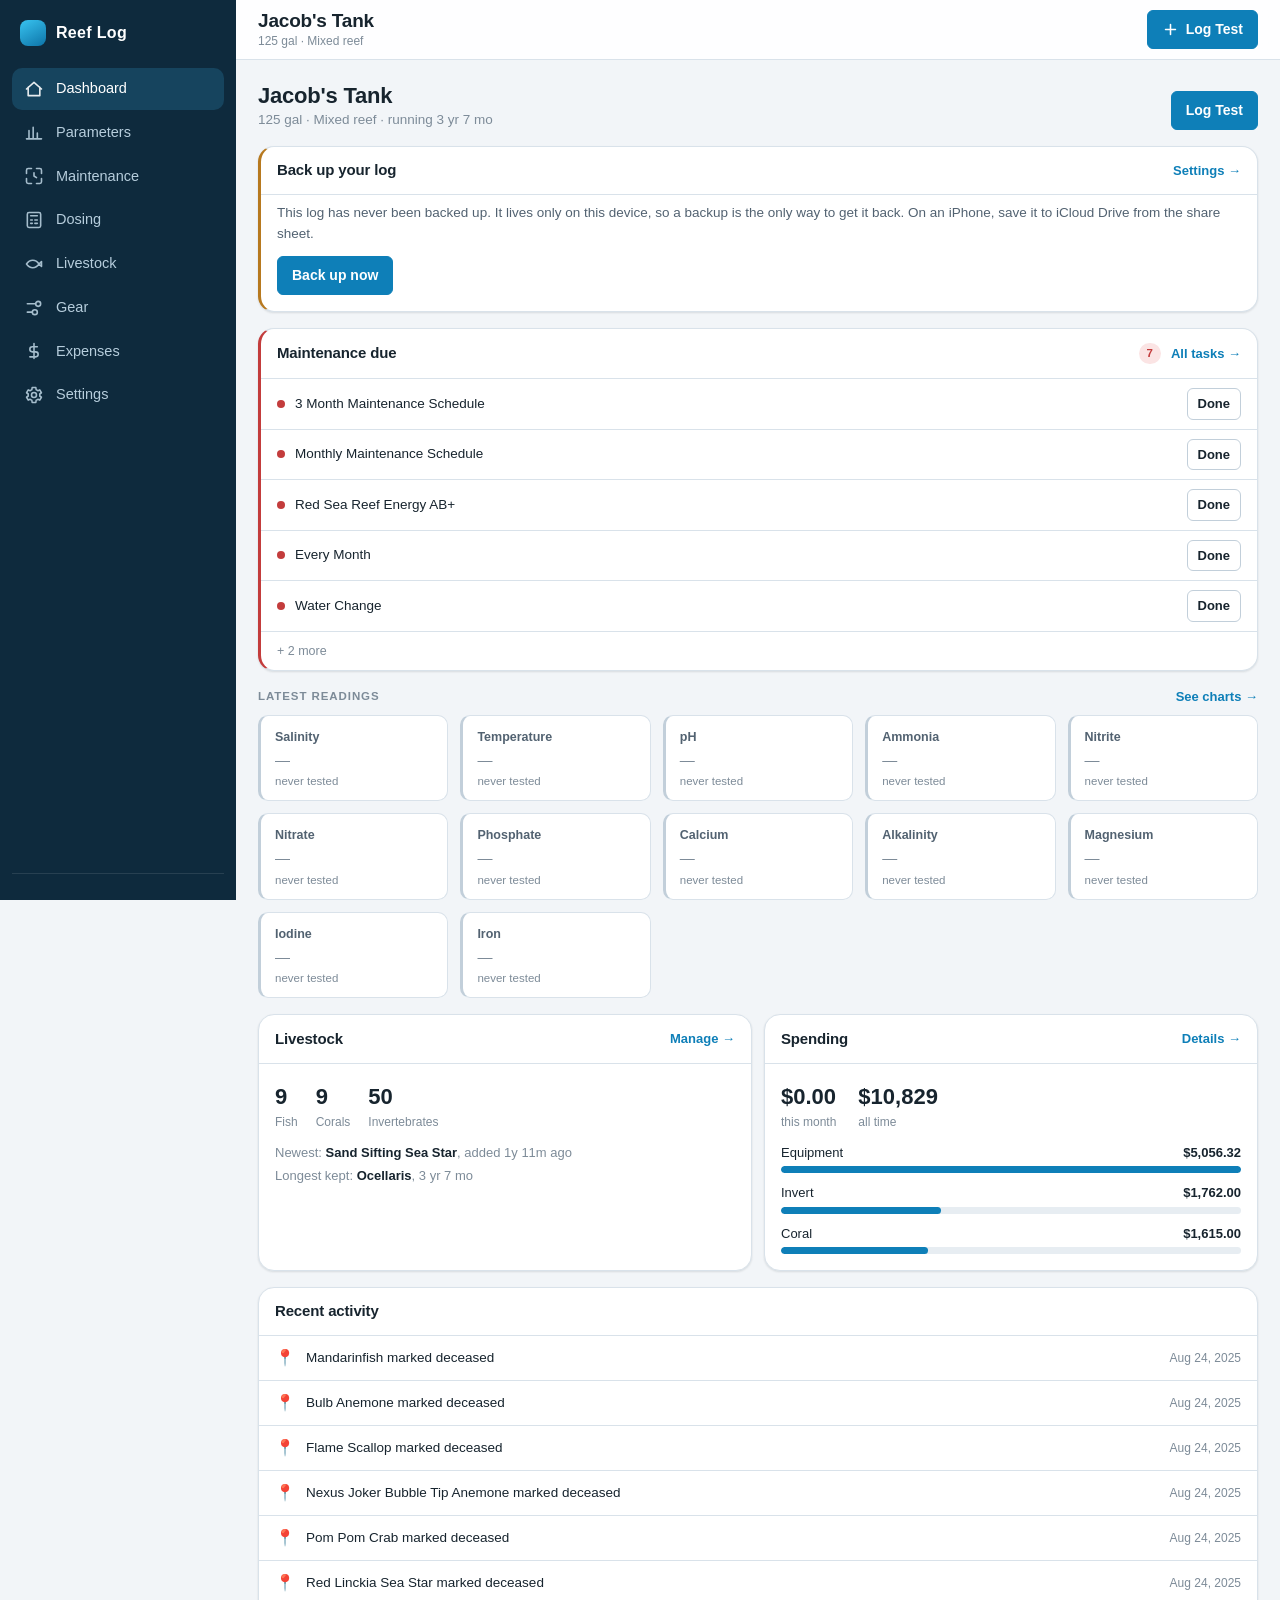
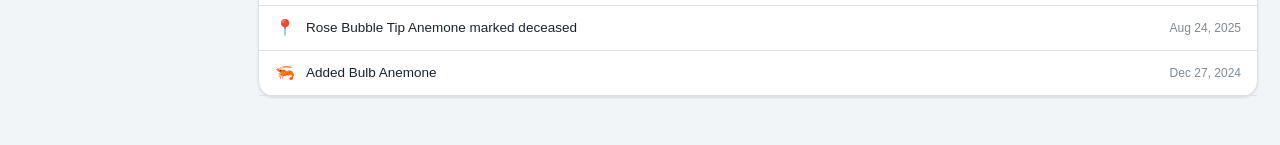
==== commit 1d65ceac: "Add a dosing calculator and a Windows desktop shell Two additions.  Dosing calculator, at #/calculat" ====
--- a/index.html
+++ b/index.html
@@ -46,6 +46,7 @@
       <li><a href="#/dashboard" data-route="dashboard"><svg viewBox="0 0 24 24" aria-hidden="true"><path d="M3 12l9-8 9 8M5 10v10h14V10"/></svg><span>Dashboard</span></a></li>
       <li><a href="#/parameters" data-route="parameters"><svg viewBox="0 0 24 24" aria-hidden="true"><path d="M3 19h18M6 19V9M11 19V5M16 19v-7"/></svg><span>Parameters</span></a></li>
       <li><a href="#/maintenance" data-route="maintenance"><svg viewBox="0 0 24 24" aria-hidden="true"><path d="M9 3H5a2 2 0 00-2 2v4M15 3h4a2 2 0 012 2v4M9 21H5a2 2 0 01-2-2v-4M15 21h4a2 2 0 002-2v-4"/><path d="M12 8v4l3 2"/></svg><span>Maintenance</span></a></li>
+      <li><a href="#/calculator" data-route="calculator"><svg viewBox="0 0 24 24" aria-hidden="true"><rect x="4" y="3" width="16" height="18" rx="2"/><path d="M8 7h8M8 12h2m3 0h3M8 16h2m3 0h3"/></svg><span>Dosing</span></a></li>
       <li><a href="#/livestock" data-route="livestock"><svg viewBox="0 0 24 24" aria-hidden="true"><path d="M3 12c4-6 11-6 15 0-4 6-11 6-15 0zM18 12l3-3v6l-3-3z"/></svg><span>Livestock</span></a></li>
       <li><a href="#/gear" data-route="gear"><svg viewBox="0 0 24 24" aria-hidden="true"><path d="M4 7h10M4 17h6"/><circle cx="17" cy="7" r="3"/><circle cx="13" cy="17" r="3"/></svg><span>Gear</span></a></li>
       <li><a href="#/expenses" data-route="expenses"><svg viewBox="0 0 24 24" aria-hidden="true"><path d="M12 3v18M16 7H10a3 3 0 000 6h4a3 3 0 010 6H7"/></svg><span>Expenses</span></a></li>
@@ -101,6 +102,11 @@
 
 <div id="toast" class="toast" role="status" aria-live="polite"></div>
 
+<div id="updateBar" class="updatebar" role="status" hidden>
+  <span>A new version of Reef Log is ready.</span>
+  <button type="button" class="btn btn--sm" id="updateReload">Reload</button>
+</div>
+
 <script type="module" src="js/app.js"></script>
 <script>
   // If ES modules fail to load (e.g. opened via file:// where module CORS is blocked),
--- a/css/app.css
+++ b/css/app.css
@@ -484,6 +484,17 @@
   background: var(--bg-sunk);
   border-radius: var(--r-sm);
 }
+
+/* A control with more than three or four options will not fit a phone, so let
+   it scroll sideways inside its own box rather than stretching the page. */
+.segscroll {
+  max-width: 100%;
+  overflow-x: auto;
+  -webkit-overflow-scrolling: touch;
+  scrollbar-width: none;
+}
+.segscroll::-webkit-scrollbar { display: none; }
+.segscroll .seg { flex: none; }
 .seg button {
   padding: 5px 12px;
   font-size: 13px; font-weight: 600;
@@ -644,6 +655,39 @@
   background: var(--bg-sunk);
 }
 
+/* Photo thumbnails sit in the same slot as the emoji fallback. */
+.avatar--photo {
+  padding: 0; border: 1px solid var(--line); cursor: pointer;
+  overflow: hidden;
+  width: 46px; height: 46px;
+}
+.avatar--photo img { width: 100%; height: 100%; object-fit: cover; display: block; }
+.avatar--photo:hover { border-color: var(--accent); }
+
+/* A stock placeholder is dimmed and dashed, so it never passes for your own
+   photo at a glance. */
+.avatar--photo.is-stock { border-style: dashed; border-color: var(--line-strong); }
+.avatar--photo.is-stock img { opacity: .78; }
+.avatar--photo.is-stock:hover img { opacity: 1; }
+
+.photoview {
+  display: block;
+  width: 100%;
+  max-height: 70vh;
+  object-fit: contain;
+  border-radius: var(--r-md);
+  background: var(--bg-sunk);
+}
+
+.photocredit {
+  margin-top: 10px;
+  font-size: 12px;
+  line-height: 1.45;
+  color: var(--text-faint);
+}
+.photocredit b { color: var(--text-soft); }
+.photocredit a { color: var(--accent); text-decoration: underline; }
+
 /* --- Maintenance tasks ---------------------------------------------------- */
 
 .taskcard { border-left: 3px solid var(--line-strong); }
@@ -658,6 +702,43 @@
 details > summary::-webkit-details-marker { display: none; }
 details > summary::before { content: '▸ '; display: inline-block; transition: transform .15s; }
 details[open] > summary::before { content: '▾ '; }
+
+/* --- Dosing calculator ---------------------------------------------------- */
+
+.calcout {
+  margin-top: 16px;
+  padding-top: 14px;
+  border-top: 1px solid var(--line);
+}
+.calcout__figure {
+  font-size: 30px; font-weight: 700; letter-spacing: -.02em;
+  color: var(--accent);
+  font-variant-numeric: tabular-nums;
+}
+.calcout__sub { font-size: 13.5px; color: var(--text-soft); margin-top: 2px; }
+.calcout__spoon { font-size: 12.5px; color: var(--text-faint); margin-top: 6px; }
+
+.calcnote {
+  margin-top: 12px;
+  padding: 10px 12px;
+  font-size: 12.5px; line-height: 1.5;
+  background: var(--bg-sunk);
+  border-radius: var(--r-sm);
+  color: var(--text-soft);
+}
+.calcnote--warn {
+  background: var(--warn-soft);
+  color: var(--warn);
+  border-left: 3px solid var(--warn);
+}
+.calcnote b { color: inherit; }
+
+.calcworkings {
+  margin-top: 10px;
+  font-family: var(--mono);
+  font-size: 11.5px;
+  color: var(--text-faint);
+}
 
 /* --- Bars (expense breakdown) -------------------------------------------- */
 
@@ -729,6 +810,26 @@
 .toast.is-on { opacity: 1; transform: translate(-50%, 0); }
 @media (min-width: 900px) { .toast { bottom: 24px; } }
 
+/* --- Update banner -------------------------------------------------------- */
+
+.updatebar {
+  position: fixed;
+  z-index: 150;
+  left: 50%;
+  bottom: calc(var(--tabbar-h) + 20px + env(safe-area-inset-bottom));
+  transform: translateX(-50%);
+  display: flex; align-items: center; gap: 12px;
+  max-width: min(440px, calc(100vw - 24px));
+  padding: 10px 12px 10px 16px;
+  font-size: 13.5px; font-weight: 550;
+  background: var(--bg-elev);
+  border: 1px solid var(--accent);
+  border-radius: 999px;
+  box-shadow: var(--shadow-md);
+}
+.updatebar span { flex: 1; }
+@media (min-width: 900px) { .updatebar { bottom: 24px; } }
+
 /* --- Utility ------------------------------------------------------------- */
 
 .muted { color: var(--text-faint); }
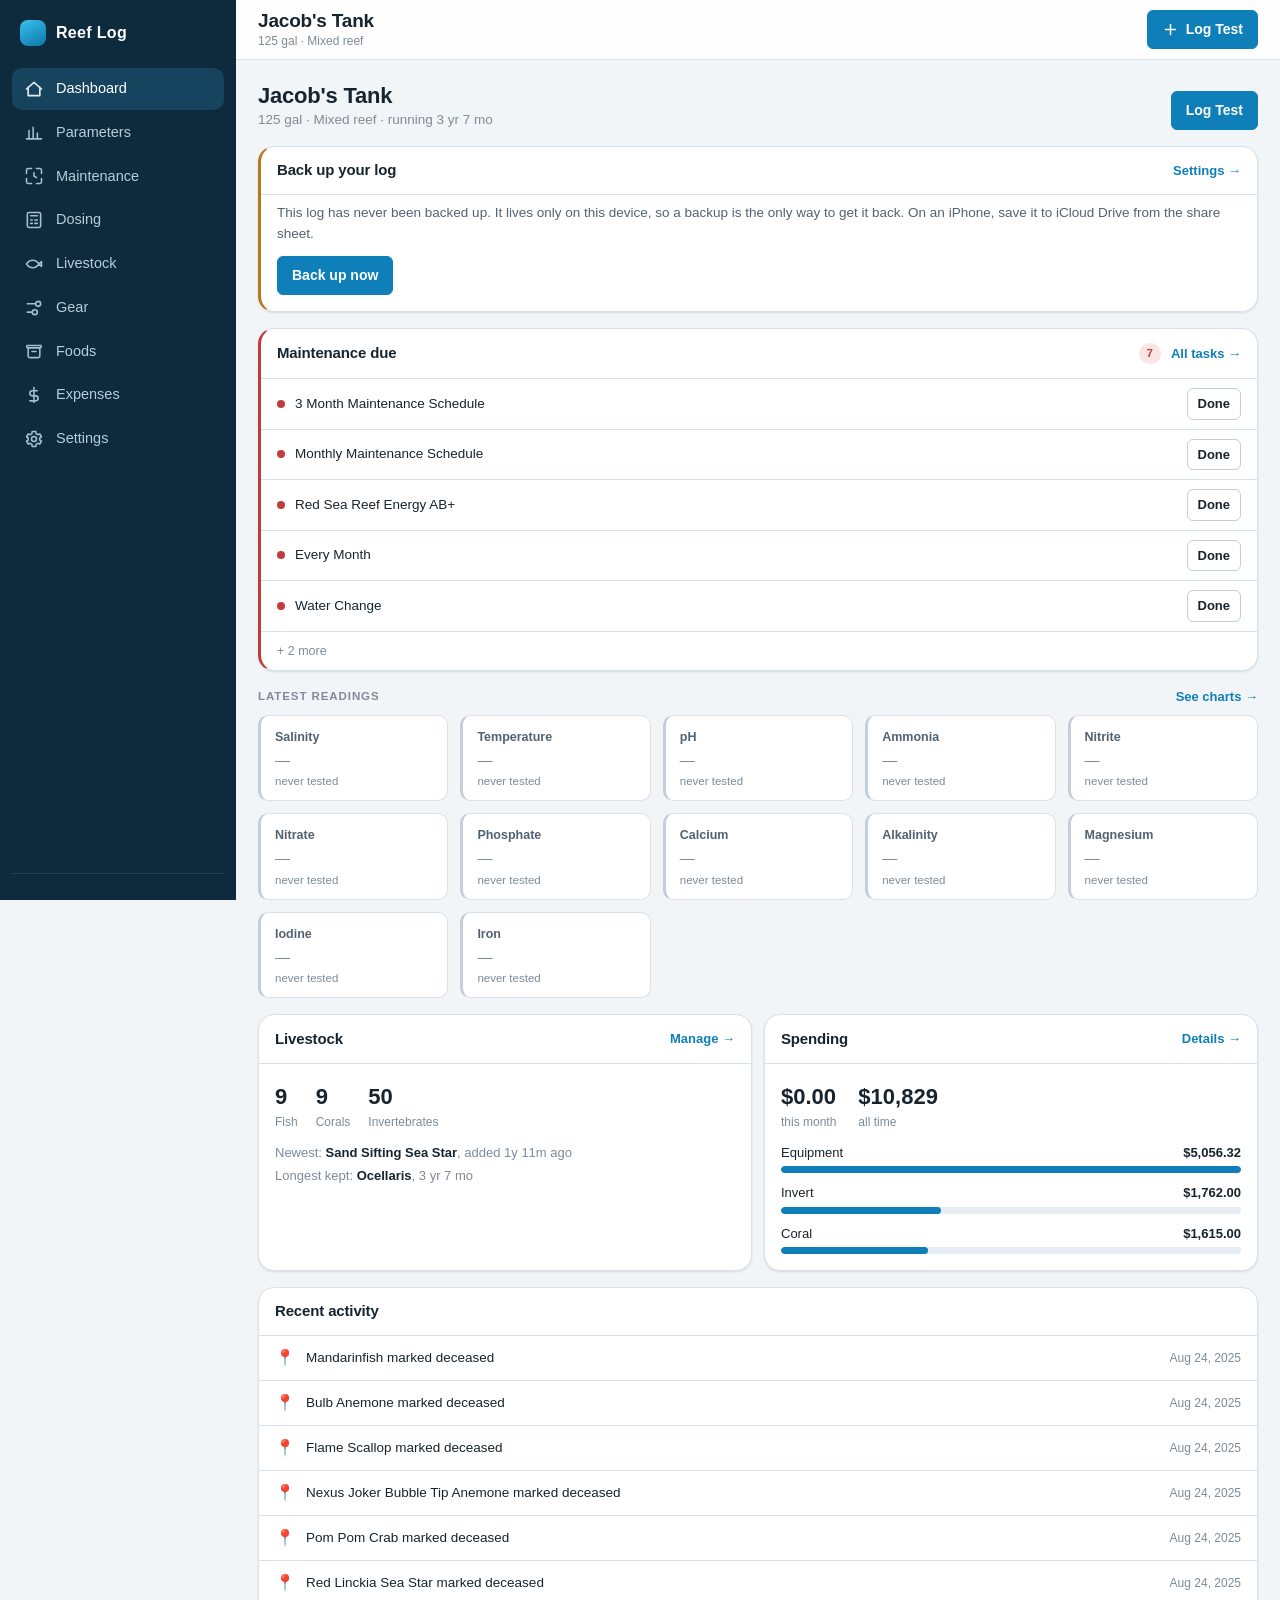
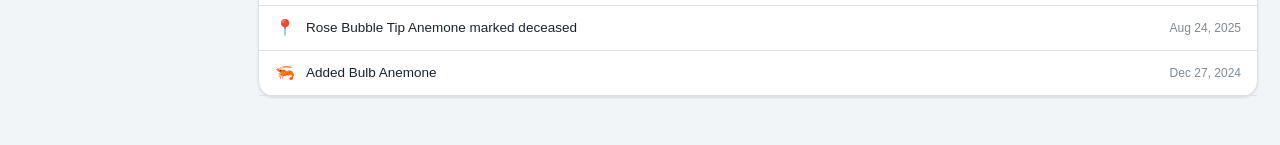
==== commit a1a2d7f6: "Add Foods, and make a feeding an ordinary task Foods are the last consumable the log had nothing for" ====
--- a/index.html
+++ b/index.html
@@ -49,6 +49,7 @@
       <li><a href="#/calculator" data-route="calculator"><svg viewBox="0 0 24 24" aria-hidden="true"><rect x="4" y="3" width="16" height="18" rx="2"/><path d="M8 7h8M8 12h2m3 0h3M8 16h2m3 0h3"/></svg><span>Dosing</span></a></li>
       <li><a href="#/livestock" data-route="livestock"><svg viewBox="0 0 24 24" aria-hidden="true"><path d="M3 12c4-6 11-6 15 0-4 6-11 6-15 0zM18 12l3-3v6l-3-3z"/></svg><span>Livestock</span></a></li>
       <li><a href="#/gear" data-route="gear"><svg viewBox="0 0 24 24" aria-hidden="true"><path d="M4 7h10M4 17h6"/><circle cx="17" cy="7" r="3"/><circle cx="13" cy="17" r="3"/></svg><span>Gear</span></a></li>
+      <li><a href="#/foods" data-route="foods"><svg viewBox="0 0 24 24" aria-hidden="true"><rect x="5" y="8" width="14" height="12" rx="2"/><path d="M3.5 5.5h17v2.5h-17z"/><path d="M9.5 12.5h5"/></svg><span>Foods</span></a></li>
       <li><a href="#/expenses" data-route="expenses"><svg viewBox="0 0 24 24" aria-hidden="true"><path d="M12 3v18M16 7H10a3 3 0 000 6h4a3 3 0 010 6H7"/></svg><span>Expenses</span></a></li>
       <li><a href="#/settings" data-route="settings"><svg viewBox="0 0 24 24" aria-hidden="true"><path d="M12 15a3 3 0 100-6 3 3 0 000 6z"/><path d="M19 12a7 7 0 00-.1-1.2l2-1.5-2-3.4-2.3 1a7 7 0 00-2-1.2L14.2 3H9.8l-.4 2.7a7 7 0 00-2 1.2l-2.3-1-2 3.4 2 1.5a7 7 0 000 2.4l-2 1.5 2 3.4 2.3-1a7 7 0 002 1.2l.4 2.7h4.4l.4-2.7a7 7 0 002-1.2l2.3 1 2-3.4-2-1.5c.06-.4.1-.8.1-1.2z"/></svg><span>Settings</span></a></li>
     </ul>
--- a/css/app.css
+++ b/css/app.css
@@ -670,6 +670,91 @@
 .avatar--photo.is-stock img { opacity: .78; }
 .avatar--photo.is-stock:hover img { opacity: 1; }
 
+/* Equipment carries a drawn symbol for its type rather than a photo — see the
+   note in js/equipment-icons.js. */
+.gearicon {
+  width: 40px; height: 40px;
+  border: 1px solid var(--line);
+  color: var(--accent);
+}
+.gearicon__svg {
+  width: 22px; height: 22px;
+  fill: none; stroke: currentColor;
+  stroke-width: 1.6; stroke-linecap: round; stroke-linejoin: round;
+}
+.is-gone .gearicon { color: var(--text-faint); }
+
+/* The brand as its own name in its own colour — see js/equipment-brands.js for
+   why this is type and not a logo. One colour value has to hold up on both the
+   light and the dark card, so it tints rather than fills. */
+/* One brand, two values, picked to clear 4.5:1 on whichever card it lands on.
+   Follows the same three theme states as the rest of the sheet: light by
+   default, dark by preference unless overridden, dark when chosen outright. */
+.brandmark, .gearicon.is-branded { --brand: var(--brand-l, 120 130 140); }
+@media (prefers-color-scheme: dark) {
+  :root:not([data-theme="light"]) .brandmark,
+  :root:not([data-theme="light"]) .gearicon.is-branded { --brand: var(--brand-d, 150 160 170); }
+}
+:root[data-theme="dark"] .brandmark,
+:root[data-theme="dark"] .gearicon.is-branded { --brand: var(--brand-d, 150 160 170); }
+
+.brandmark {
+  font-size: 10px; font-weight: 800;
+  letter-spacing: .09em; text-transform: uppercase;
+  color: rgb(var(--brand));
+  margin-bottom: 3px;
+  white-space: nowrap; overflow: hidden; text-overflow: ellipsis;
+}
+.gearicon.is-branded {
+  color: rgb(var(--brand));
+  background: rgb(var(--brand) / .13);
+  border-color: rgb(var(--brand) / .32);
+}
+.is-gone .brandmark,
+.is-gone .gearicon.is-branded { color: var(--text-faint); }
+.is-gone .gearicon.is-branded { background: var(--bg-sunk); border-color: var(--line); }
+
+/* The feeding schedules attached to a food, on the food's own card. A feeding
+   is an ordinary task, so this is a compact second view of it — the full one
+   lives in Maintenance. */
+.feedings {
+  margin-top: 12px;
+  padding-top: 10px;
+  border-top: 1px dashed var(--line);
+}
+.feedings__head {
+  display: flex; align-items: center; gap: 8px;
+  font-size: 11.5px; font-weight: 700;
+  letter-spacing: .07em; text-transform: uppercase;
+  color: var(--text-faint);
+}
+.feedings__none { margin-top: 8px; font-size: 12.5px; color: var(--text-faint); }
+
+.feedlist { margin-top: 8px; display: grid; gap: 6px; }
+.feedrow {
+  display: flex; align-items: center; gap: 8px;
+  padding: 7px 9px;
+  border: 1px solid var(--line);
+  border-left-width: 3px;
+  border-radius: 8px;
+  background: var(--bg-sunk);
+}
+.feedrow__main { flex: 1; min-width: 0; }
+.feedrow__name { font-size: 13px; font-weight: 600; }
+.feedrow__meta { font-size: 11.5px; color: var(--text-faint); margin-top: 1px; }
+
+/* The left edge carries the same state colours the badges use, so a card scans
+   at a glance without reading the badge text. */
+.feedrow.is-overdue { border-left-color: var(--bad); }
+.feedrow.is-today,
+.feedrow.is-never { border-left-color: var(--warn); }
+.feedrow.is-upcoming { border-left-color: var(--ok); }
+
+@media (max-width: 480px) {
+  .feedrow { flex-wrap: wrap; }
+  .feedrow__main { flex-basis: 100%; }
+}
+
 .photoview {
   display: block;
   width: 100%;
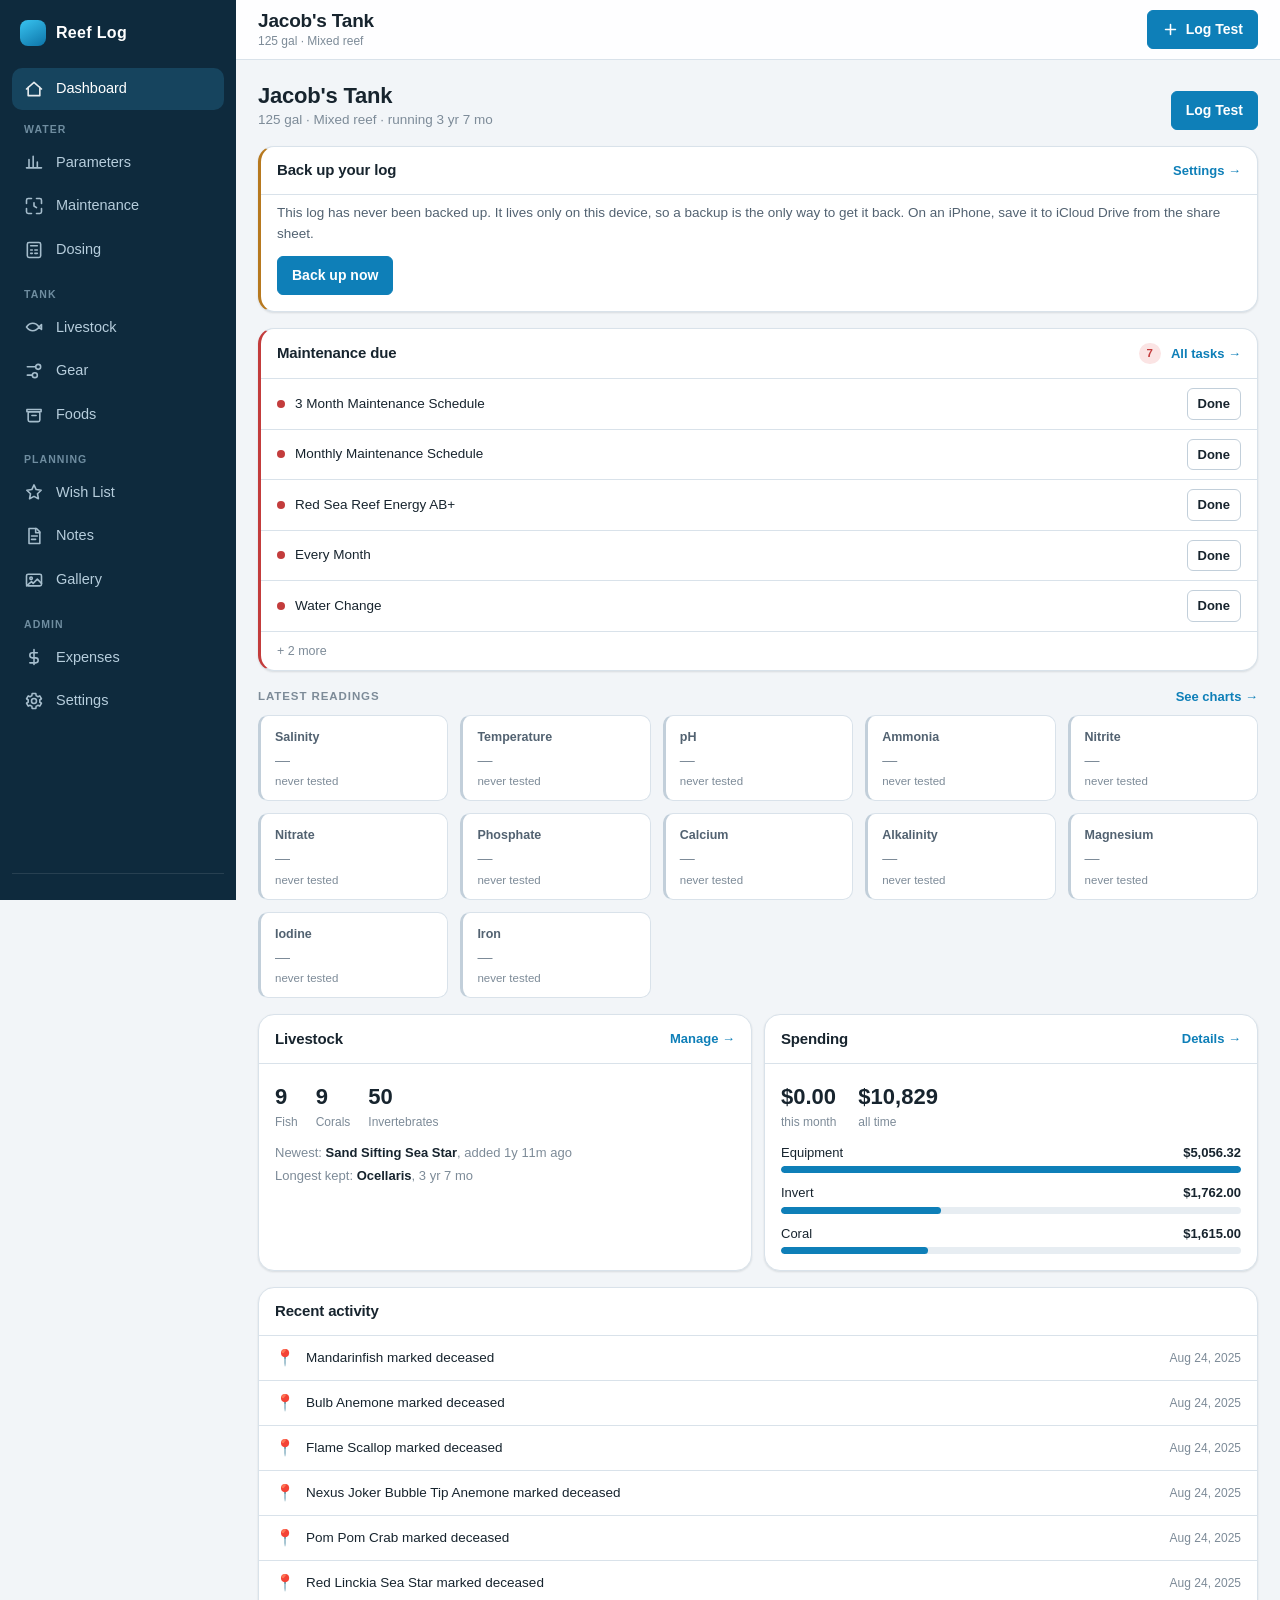
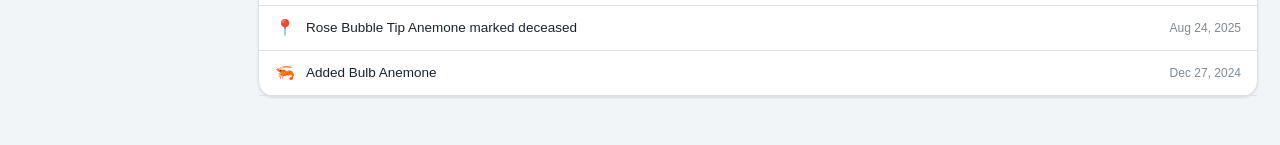
==== commit 7217ae4f: "Add Wish List, Notes and Gallery Three sections that between them cover what the log had no room for" ====
--- a/index.html
+++ b/index.html
@@ -42,14 +42,27 @@
       <span class="sidenav__mark" aria-hidden="true"></span>
       <span>Reef&nbsp;Log</span>
     </div>
+    <!-- Grouped rather than one flat list: twelve destinations in a column is a
+         wall, and these fall naturally into water, tank, planning and admin. -->
     <ul class="sidenav__list">
       <li><a href="#/dashboard" data-route="dashboard"><svg viewBox="0 0 24 24" aria-hidden="true"><path d="M3 12l9-8 9 8M5 10v10h14V10"/></svg><span>Dashboard</span></a></li>
+
+      <li class="sidenav__group" aria-hidden="true">Water</li>
       <li><a href="#/parameters" data-route="parameters"><svg viewBox="0 0 24 24" aria-hidden="true"><path d="M3 19h18M6 19V9M11 19V5M16 19v-7"/></svg><span>Parameters</span></a></li>
       <li><a href="#/maintenance" data-route="maintenance"><svg viewBox="0 0 24 24" aria-hidden="true"><path d="M9 3H5a2 2 0 00-2 2v4M15 3h4a2 2 0 012 2v4M9 21H5a2 2 0 01-2-2v-4M15 21h4a2 2 0 002-2v-4"/><path d="M12 8v4l3 2"/></svg><span>Maintenance</span></a></li>
       <li><a href="#/calculator" data-route="calculator"><svg viewBox="0 0 24 24" aria-hidden="true"><rect x="4" y="3" width="16" height="18" rx="2"/><path d="M8 7h8M8 12h2m3 0h3M8 16h2m3 0h3"/></svg><span>Dosing</span></a></li>
+
+      <li class="sidenav__group" aria-hidden="true">Tank</li>
       <li><a href="#/livestock" data-route="livestock"><svg viewBox="0 0 24 24" aria-hidden="true"><path d="M3 12c4-6 11-6 15 0-4 6-11 6-15 0zM18 12l3-3v6l-3-3z"/></svg><span>Livestock</span></a></li>
       <li><a href="#/gear" data-route="gear"><svg viewBox="0 0 24 24" aria-hidden="true"><path d="M4 7h10M4 17h6"/><circle cx="17" cy="7" r="3"/><circle cx="13" cy="17" r="3"/></svg><span>Gear</span></a></li>
       <li><a href="#/foods" data-route="foods"><svg viewBox="0 0 24 24" aria-hidden="true"><rect x="5" y="8" width="14" height="12" rx="2"/><path d="M3.5 5.5h17v2.5h-17z"/><path d="M9.5 12.5h5"/></svg><span>Foods</span></a></li>
+
+      <li class="sidenav__group" aria-hidden="true">Planning</li>
+      <li><a href="#/wishlist" data-route="wishlist"><svg viewBox="0 0 24 24" aria-hidden="true"><path d="M12 3.5l2.6 5.6 6 .8-4.4 4.2 1.1 6-5.3-2.9-5.3 2.9 1.1-6L3.4 9.9l6-.8z"/></svg><span>Wish List</span></a></li>
+      <li><a href="#/notes" data-route="notes"><svg viewBox="0 0 24 24" aria-hidden="true"><path d="M6 3h9l4 4v14H6z"/><path d="M14 3v5h5"/><path d="M9 12h7M9 16h5"/></svg><span>Notes</span></a></li>
+      <li><a href="#/gallery" data-route="gallery"><svg viewBox="0 0 24 24" aria-hidden="true"><rect x="3" y="5" width="18" height="14" rx="2"/><circle cx="8.5" cy="10" r="1.5"/><path d="M21 16l-5-5-5 5-2-2-6 5"/></svg><span>Gallery</span></a></li>
+
+      <li class="sidenav__group" aria-hidden="true">Admin</li>
       <li><a href="#/expenses" data-route="expenses"><svg viewBox="0 0 24 24" aria-hidden="true"><path d="M12 3v18M16 7H10a3 3 0 000 6h4a3 3 0 010 6H7"/></svg><span>Expenses</span></a></li>
       <li><a href="#/settings" data-route="settings"><svg viewBox="0 0 24 24" aria-hidden="true"><path d="M12 15a3 3 0 100-6 3 3 0 000 6z"/><path d="M19 12a7 7 0 00-.1-1.2l2-1.5-2-3.4-2.3 1a7 7 0 00-2-1.2L14.2 3H9.8l-.4 2.7a7 7 0 00-2 1.2l-2.3-1-2 3.4 2 1.5a7 7 0 000 2.4l-2 1.5 2 3.4 2.3-1a7 7 0 002 1.2l.4 2.7h4.4l.4-2.7a7 7 0 002-1.2l2.3 1 2-3.4-2-1.5c.06-.4.1-.8.1-1.2z"/></svg><span>Settings</span></a></li>
     </ul>
--- a/css/app.css
+++ b/css/app.css
@@ -246,6 +246,18 @@
 .sidenav__list a:hover { background: rgba(255, 255, 255, .07); color: #fff; }
 .sidenav__list a.is-active { background: rgba(56, 169, 223, .2); color: #fff; }
 .sidenav__list svg { flex: none; opacity: .9; }
+
+/* Group heading. Decorative only — it is aria-hidden, because the links below
+   it already say where they go and a screen reader gains nothing from a label
+   that is not a real landmark. */
+.sidenav__group {
+  margin: 14px 0 2px;
+  padding: 0 12px;
+  font-size: 10.5px; font-weight: 700;
+  letter-spacing: .1em; text-transform: uppercase;
+  color: #6f8da0;
+}
+.sidenav__list > li:first-child + .sidenav__group { margin-top: 10px; }
 
 .sidenav__foot { border-top: 1px solid rgba(255, 255, 255, .1); padding-top: 12px; }
 .tankpick { display: block; font-size: 11px; text-transform: uppercase; letter-spacing: .07em; color: #86a3b7; }
@@ -714,6 +726,92 @@
 .is-gone .gearicon.is-branded { color: var(--text-faint); }
 .is-gone .gearicon.is-branded { background: var(--bg-sunk); border-color: var(--line); }
 
+/* --- Wish list ------------------------------------------------------------ */
+
+/* Priority stars. Each is a real button, so a rating can be set by keyboard and
+   announces itself; the group is not a radio set because tapping the current
+   value clears it. */
+.stars { display: flex; gap: 2px; margin-top: 9px; }
+.star {
+  display: grid; place-items: center;
+  width: 26px; height: 26px; padding: 0;
+  border: 0; border-radius: var(--r-sm);
+  background: none; cursor: pointer;
+  color: var(--line-strong);
+}
+.star svg { width: 17px; height: 17px; fill: currentColor; stroke: none; }
+.star:hover { background: var(--bg-sunk); color: var(--text-faint); }
+.star.is-on { color: #e0a020; }
+.star:focus-visible { outline: 2px solid var(--accent); outline-offset: 1px; }
+
+/* --- Notes ---------------------------------------------------------------- */
+
+.notecard { cursor: pointer; transition: border-color .12s ease; }
+.notecard:hover { border-color: var(--line-strong); }
+.notecard:focus-visible { outline: 2px solid var(--accent); outline-offset: 2px; }
+.notecard__title { font-size: 15px; font-weight: 650; }
+
+/* Clamped to three lines: the list is for finding a note, not reading it. */
+.notecard__body {
+  margin-top: 6px;
+  font-size: 13px; line-height: 1.5;
+  color: var(--text-soft);
+  white-space: pre-wrap;
+  display: -webkit-box; -webkit-line-clamp: 3; -webkit-box-orient: vertical;
+  overflow: hidden;
+}
+.notecard mark {
+  background: var(--warn-soft); color: inherit;
+  border-radius: 2px; padding: 0 1px;
+}
+
+.notebody {
+  min-height: 300px;
+  font-size: 14px; line-height: 1.6;
+  resize: vertical;
+}
+
+.field--search input { width: 100%; }
+
+/* --- Gallery -------------------------------------------------------------- */
+
+/* Album chips wrap once there are more than a couple; the segmented control
+   elsewhere in the app is a single row of two or three. */
+.seg--wrap { flex-wrap: wrap; height: auto; }
+
+.photogrid {
+  display: grid;
+  grid-template-columns: repeat(auto-fill, minmax(150px, 1fr));
+  gap: 10px;
+}
+.phototile {
+  position: relative;
+  display: block; padding: 0;
+  aspect-ratio: 1;
+  border: 1px solid var(--line);
+  border-radius: var(--r-md);
+  background: var(--bg-sunk);
+  overflow: hidden; cursor: pointer;
+}
+.phototile img { width: 100%; height: 100%; object-fit: cover; display: block; }
+.phototile:hover { border-color: var(--accent); }
+.phototile:focus-visible { outline: 2px solid var(--accent); outline-offset: 2px; }
+
+/* Caption sits on a gradient rather than a solid bar, so it stays readable over
+   a bright reef shot without hiding the bottom of the picture. */
+.phototile__cap {
+  position: absolute; inset: auto 0 0 0;
+  padding: 16px 8px 6px;
+  font-size: 11.5px; font-weight: 600;
+  color: #fff; text-align: left;
+  background: linear-gradient(transparent, rgba(0, 0, 0, .72));
+  white-space: nowrap; overflow: hidden; text-overflow: ellipsis;
+}
+
+@media (max-width: 480px) {
+  .photogrid { grid-template-columns: repeat(auto-fill, minmax(104px, 1fr)); gap: 6px; }
+}
+
 /* The feeding schedules attached to a food, on the food's own card. A feeding
    is an ordinary task, so this is a compact second view of it — the full one
    lives in Maintenance. */
